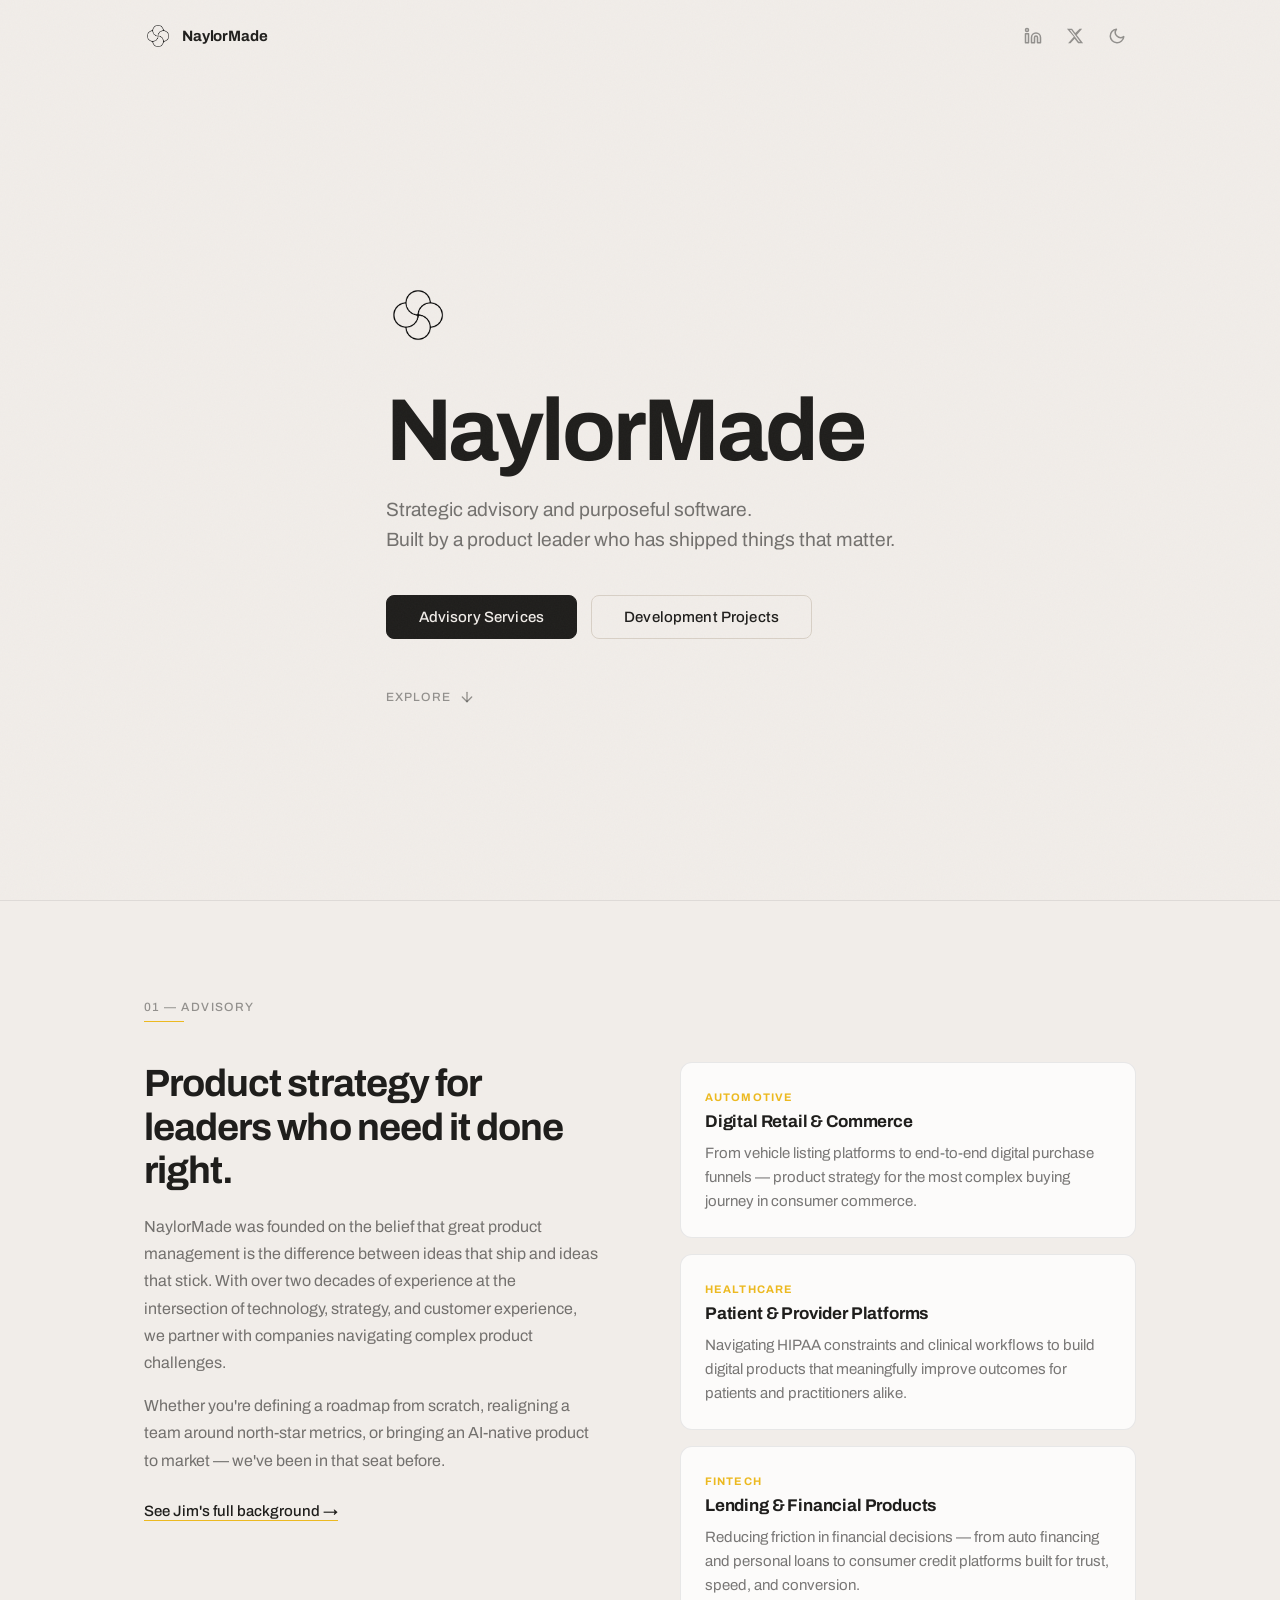
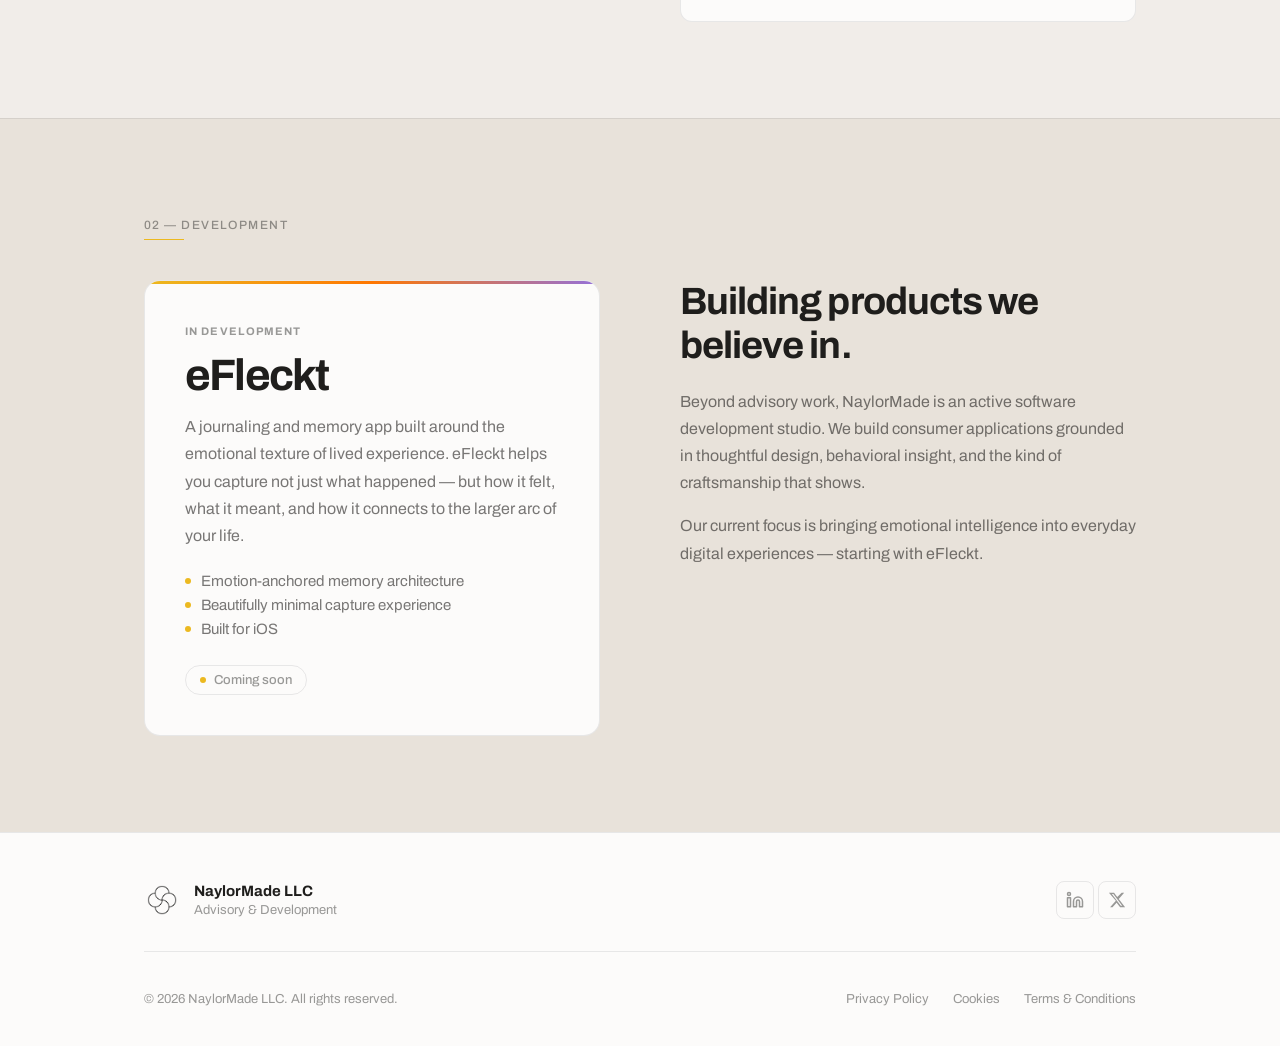
==== index.html @ 5a1ac2aa "Initial commit — NaylorMade LLC website One-page site for naylormade.io covering advisory services (" ====
<!DOCTYPE html>
<html lang="en" class="">
<head>
  <meta charset="UTF-8" />
  <meta name="viewport" content="width=device-width, initial-scale=1.0" />

  <!-- Primary Meta Tags -->
  <title>NaylorMade LLC — Advisory &amp; Development</title>
  <meta name="title" content="NaylorMade LLC — Advisory &amp; Development" />
  <meta name="description" content="NaylorMade LLC is a product strategy consultancy and software development studio led by Jim Naylor. Advisory services across automotive, healthcare, and fintech. Home of eFleckt." />
  <meta name="author" content="Jim Naylor" />
  <link rel="canonical" href="https://naylormade.io/" />

  <!-- Open Graph -->
  <meta property="og:type" content="website" />
  <meta property="og:url" content="https://naylormade.io/" />
  <meta property="og:title" content="NaylorMade LLC — Advisory &amp; Development" />
  <meta property="og:description" content="Product strategy consultancy and software development studio. Advisory services across automotive, healthcare, and fintech. Home of eFleckt." />

  <!-- Twitter -->
  <meta property="twitter:card" content="summary_large_image" />
  <meta property="twitter:url" content="https://naylormade.io/" />
  <meta property="twitter:title" content="NaylorMade LLC — Advisory &amp; Development" />
  <meta property="twitter:description" content="Product strategy consultancy and software development studio. Advisory services across automotive, healthcare, and fintech. Home of eFleckt." />
  <meta name="twitter:site" content="@WeAreNaylormade" />

  <!-- Google Fonts -->
  <link rel="preconnect" href="https://fonts.googleapis.com" />
  <link rel="preconnect" href="https://fonts.gstatic.com" crossorigin />
  <link href="https://fonts.googleapis.com/css2?family=Archivo:wght@400;500;700&display=swap" rel="stylesheet" />

  <link rel="stylesheet" href="styles.css" />
</head>
<body>

  <!-- Navigation -->
  <nav id="nav" role="navigation" aria-label="Main navigation">
    <div class="nav-inner">
      <a href="#hero" class="nav-logo" aria-label="NaylorMade LLC — back to top">
        <img src="assets/naylormade.png" alt="NaylorMade icon" class="nav-icon" />
        <span class="nav-wordmark">NaylorMade</span>
      </a>

      <div class="nav-actions">
        <a href="https://linkedin.com/company/naylormade" target="_blank" rel="noopener noreferrer" class="nav-social" aria-label="NaylorMade on LinkedIn">
          <!-- LinkedIn icon -->
          <svg width="18" height="18" viewBox="0 0 24 24" fill="none" stroke="currentColor" stroke-width="2" stroke-linecap="round" stroke-linejoin="round" aria-hidden="true">
            <path d="M16 8a6 6 0 0 1 6 6v7h-4v-7a2 2 0 0 0-2-2 2 2 0 0 0-2 2v7h-4v-7a6 6 0 0 1 6-6z"/>
            <rect x="2" y="9" width="4" height="12"/>
            <circle cx="4" cy="4" r="2"/>
          </svg>
        </a>
        <a href="https://x.com/WeAreNaylormade" target="_blank" rel="noopener noreferrer" class="nav-social" aria-label="NaylorMade on X (Twitter)">
          <!-- X / Twitter icon -->
          <svg width="18" height="18" viewBox="0 0 24 24" fill="currentColor" aria-hidden="true">
            <path d="M18.244 2.25h3.308l-7.227 8.26 8.502 11.24H16.17l-4.714-6.231-5.401 6.231H2.747l7.73-8.835L1.254 2.25H8.08l4.259 5.63L18.244 2.25zm-1.161 17.52h1.833L7.084 4.126H5.117L17.083 19.77z"/>
          </svg>
        </a>
        <button id="theme-toggle" class="nav-social" aria-label="Toggle dark mode">
          <svg class="icon-sun" width="18" height="18" viewBox="0 0 24 24" fill="none" stroke="currentColor" stroke-width="2" stroke-linecap="round" stroke-linejoin="round" aria-hidden="true">
            <circle cx="12" cy="12" r="5"/>
            <line x1="12" y1="1" x2="12" y2="3"/>
            <line x1="12" y1="21" x2="12" y2="23"/>
            <line x1="4.22" y1="4.22" x2="5.64" y2="5.64"/>
            <line x1="18.36" y1="18.36" x2="19.78" y2="19.78"/>
            <line x1="1" y1="12" x2="3" y2="12"/>
            <line x1="21" y1="12" x2="23" y2="12"/>
            <line x1="4.22" y1="19.78" x2="5.64" y2="18.36"/>
            <line x1="18.36" y1="5.64" x2="19.78" y2="4.22"/>
          </svg>
          <svg class="icon-moon" width="18" height="18" viewBox="0 0 24 24" fill="none" stroke="currentColor" stroke-width="2" stroke-linecap="round" stroke-linejoin="round" aria-hidden="true">
            <path d="M21 12.79A9 9 0 1 1 11.21 3 7 7 0 0 0 21 12.79z"/>
          </svg>
        </button>
      </div>
    </div>
  </nav>

  <!-- Hero -->
  <header id="hero" role="banner">
    <div class="container">
      <div class="hero-inner">
        <div class="hero-icon-wrap">
          <img src="assets/naylormade.png" alt="NaylorMade icon" class="hero-icon" />
        </div>
        <h1 class="hero-heading animate-in" style="animation-delay: 0.1s">NaylorMade</h1>
        <p class="hero-sub animate-in" style="animation-delay: 0.25s">
          Strategic advisory and purposeful software.<br />
          Built by a product leader who has shipped things that matter.
        </p>
        <div class="hero-links animate-in" style="animation-delay: 0.4s">
          <a href="#advisory" class="btn-primary">Advisory Services</a>
          <a href="#development" class="btn-secondary">Development Projects</a>
        </div>
        <a href="#advisory" class="scroll-cue animate-in" style="animation-delay: 0.55s" aria-label="Scroll down">
          <span class="scroll-label">Explore</span>
          <svg width="16" height="16" viewBox="0 0 24 24" fill="none" stroke="currentColor" stroke-width="2" stroke-linecap="round" stroke-linejoin="round" aria-hidden="true">
            <line x1="12" y1="5" x2="12" y2="19"/>
            <polyline points="19 12 12 19 5 12"/>
          </svg>
        </a>
      </div>
    </div>
  </header>

  <!-- Advisory Services -->
  <section id="advisory" aria-labelledby="advisory-heading">
    <div class="container">
      <span class="section-number">01 — ADVISORY</span>
      <div class="section-layout">
        <div class="section-text">
          <h2 id="advisory-heading">Product strategy for leaders who need it done right.</h2>
          <p>
            NaylorMade was founded on the belief that great product management is the difference between ideas that ship and ideas that stick. With over two decades of experience at the intersection of technology, strategy, and customer experience, we partner with companies navigating complex product challenges.
          </p>
          <p>
            Whether you're defining a roadmap from scratch, realigning a team around north-star metrics, or bringing an AI-native product to market — we've been in that seat before.
          </p>
          <a href="https://jimnaylor.com" target="_blank" rel="noopener noreferrer" class="text-link">
            See Jim's full background →
          </a>
        </div>
        <div class="section-cards">
          <div class="card animate-in-view">
            <div class="card-accent"></div>
            <div class="card-inner">
              <span class="card-tag">Automotive</span>
              <h3>Digital Retail &amp; Commerce</h3>
              <p>
                From vehicle listing platforms to end-to-end digital purchase funnels — product strategy for the most complex buying journey in consumer commerce.
              </p>
            </div>
          </div>
          <div class="card animate-in-view" style="animation-delay: 0.1s">
            <div class="card-accent"></div>
            <div class="card-inner">
              <span class="card-tag">Healthcare</span>
              <h3>Patient &amp; Provider Platforms</h3>
              <p>
                Navigating HIPAA constraints and clinical workflows to build digital products that meaningfully improve outcomes for patients and practitioners alike.
              </p>
            </div>
          </div>
          <div class="card animate-in-view" style="animation-delay: 0.2s">
            <div class="card-accent"></div>
            <div class="card-inner">
              <span class="card-tag">Fintech</span>
              <h3>Lending &amp; Financial Products</h3>
              <p>
                Reducing friction in financial decisions — from auto financing and personal loans to consumer credit platforms built for trust, speed, and conversion.
              </p>
            </div>
          </div>
        </div>
      </div>
    </div>
  </section>

  <!-- Development Projects -->
  <section id="development" class="section-alt" aria-labelledby="development-heading">
    <div class="container">
      <span class="section-number">02 — DEVELOPMENT</span>
      <div class="section-layout reverse">
        <div class="section-text">
          <h2 id="development-heading">Building products we believe in.</h2>
          <p>
            Beyond advisory work, NaylorMade is an active software development studio. We build consumer applications grounded in thoughtful design, behavioral insight, and the kind of craftsmanship that shows.
          </p>
          <p>
            Our current focus is bringing emotional intelligence into everyday digital experiences — starting with eFleckt.
          </p>
        </div>
        <div class="project-feature animate-in-view">
          <div class="project-tag">In Development</div>
          <h3 class="project-name">eFleckt</h3>
          <p class="project-desc">
            A journaling and memory app built around the emotional texture of lived experience. eFleckt helps you capture not just what happened — but how it felt, what it meant, and how it connects to the larger arc of your life.
          </p>
          <ul class="project-details" aria-label="eFleckt details">
            <li>Emotion-anchored memory architecture</li>
            <li>Beautifully minimal capture experience</li>
            <li>Built for iOS</li>
          </ul>
          <div class="project-badge">
            <span class="badge-dot"></span>
            <span>Coming soon</span>
          </div>
        </div>
      </div>
    </div>
  </section>

  <!-- Footer -->
  <footer role="contentinfo">
    <div class="container">
      <div class="footer-top">
        <div class="footer-brand">
          <img src="assets/naylormade.png" alt="NaylorMade icon" class="footer-icon" />
          <div>
            <p class="footer-name">NaylorMade LLC</p>
            <p class="footer-tagline">Advisory &amp; Development</p>
          </div>
        </div>
        <div class="footer-socials">
          <a href="https://linkedin.com/company/naylormade" target="_blank" rel="noopener noreferrer" class="footer-social" aria-label="NaylorMade on LinkedIn">
            <svg width="18" height="18" viewBox="0 0 24 24" fill="none" stroke="currentColor" stroke-width="2" stroke-linecap="round" stroke-linejoin="round" aria-hidden="true">
              <path d="M16 8a6 6 0 0 1 6 6v7h-4v-7a2 2 0 0 0-2-2 2 2 0 0 0-2 2v7h-4v-7a6 6 0 0 1 6-6z"/>
              <rect x="2" y="9" width="4" height="12"/>
              <circle cx="4" cy="4" r="2"/>
            </svg>
          </a>
          <a href="https://x.com/WeAreNaylormade" target="_blank" rel="noopener noreferrer" class="footer-social" aria-label="NaylorMade on X (Twitter)">
            <svg width="18" height="18" viewBox="0 0 24 24" fill="currentColor" aria-hidden="true">
              <path d="M18.244 2.25h3.308l-7.227 8.26 8.502 11.24H16.17l-4.714-6.231-5.401 6.231H2.747l7.73-8.835L1.254 2.25H8.08l4.259 5.63L18.244 2.25zm-1.161 17.52h1.833L7.084 4.126H5.117L17.083 19.77z"/>
            </svg>
          </a>
        </div>
      </div>
      <div class="footer-bottom">
        <p class="footer-copy">© 2026 NaylorMade LLC. All rights reserved.</p>
        <nav class="footer-links" aria-label="Legal links">
          <a href="privacy-policy.html">Privacy Policy</a>
          <a href="cookies.html">Cookies</a>
          <a href="terms.html">Terms &amp; Conditions</a>
        </nav>
      </div>
    </div>
  </footer>

  <script>
    // Dark mode
    (function () {
      const stored = localStorage.getItem('nm-dark');
      const prefersDark = window.matchMedia('(prefers-color-scheme: dark)').matches;
      const isDark = stored !== null ? stored === 'true' : prefersDark;
      if (isDark) document.documentElement.classList.add('dark');

      function updateToggleIcon() {
        const dark = document.documentElement.classList.contains('dark');
        document.getElementById('theme-toggle').querySelector('.icon-sun').style.display = dark ? 'block' : 'none';
        document.getElementById('theme-toggle').querySelector('.icon-moon').style.display = dark ? 'none' : 'block';
      }

      document.addEventListener('DOMContentLoaded', function () {
        updateToggleIcon();
        document.getElementById('theme-toggle').addEventListener('click', function () {
          const dark = document.documentElement.classList.toggle('dark');
          localStorage.setItem('nm-dark', dark);
          updateToggleIcon();
        });
      });
    })();

    // Sticky nav
    window.addEventListener('scroll', function () {
      document.getElementById('nav').classList.toggle('scrolled', window.scrollY > 48);
    });

    // Scroll-in animations
    document.addEventListener('DOMContentLoaded', function () {
      const observer = new IntersectionObserver(function (entries) {
        entries.forEach(function (entry) {
          if (entry.isIntersecting) {
            entry.target.classList.add('visible');
            observer.unobserve(entry.target);
          }
        });
      }, { threshold: 0.15 });

      document.querySelectorAll('.animate-in-view').forEach(function (el) {
        observer.observe(el);
      });
    });

    // Smooth scroll for anchor links
    document.querySelectorAll('a[href^="#"]').forEach(function (anchor) {
      anchor.addEventListener('click', function (e) {
        const target = document.querySelector(this.getAttribute('href'));
        if (target) {
          e.preventDefault();
          target.scrollIntoView({ behavior: 'smooth' });
        }
      });
    });
  </script>
</body>
</html>
---- styles.css ----
/* ======================================
   NaylorMade LLC — Design System
   Visually tied to JimNaylor.com
   Font: Archivo | Palette: Warm beige + Gold
   ====================================== */

@import url('https://fonts.googleapis.com/css2?family=Archivo:wght@400;500;700&display=swap');

/* ======================================
   DESIGN TOKENS
   ====================================== */

:root {
  --font: 'Archivo', sans-serif;

  /* Label colors */
  --label-primary:     #1f1e1c;
  --label-secondary:   #1f1e1c99;
  --label-tertiary:    #1f1e1c73;
  --label-quaternary:  #1f1e1c33;

  /* Background colors */
  --bg-primary:    #f1ede9;
  --bg-secondary:  #fcfbfa;
  --bg-tertiary:   #ffffff;
  --bg-alt:        #e8e2da;

  /* Accent — gold */
  --accent:        #ecb920;
  --accent-rgb:    236, 185, 32;

  /* Separators */
  --sep:           #38383a1a;
  --sep-solid:     #d8d0c6;

  /* Grain */
  --grain-opacity: 0.03;
}

.dark {
  --label-primary:     #f1ede9;
  --label-secondary:   #f1ede999;
  --label-tertiary:    #f1ede973;
  --label-quaternary:  #f1ede933;

  --bg-primary:    #000000;
  --bg-secondary:  #0a0a0a;
  --bg-tertiary:   #141414;
  --bg-alt:        #111111;

  --sep:           #ffffff1a;
  --sep-solid:     #2a2a2a;

  --grain-opacity: 0.015;
}

/* ======================================
   RESET & BASE
   ====================================== */

*, *::before, *::after {
  box-sizing: border-box;
  margin: 0;
  padding: 0;
}

html {
  scroll-behavior: smooth;
  font-size: 16px;
}

body {
  font-family: var(--font);
  background-color: var(--bg-primary);
  color: var(--label-primary);
  min-height: 100vh;
  position: relative;
  -webkit-font-smoothing: antialiased;
  -moz-osx-font-smoothing: grayscale;
  transition: background-color 0.3s ease, color 0.3s ease;
}

/* Grain texture overlay */
body::before {
  content: '';
  position: fixed;
  inset: 0;
  pointer-events: none;
  z-index: 1000;
  opacity: var(--grain-opacity);
  background-image: url("data:image/svg+xml,%3Csvg viewBox='0 0 400 400' xmlns='http://www.w3.org/2000/svg'%3E%3Cfilter id='n'%3E%3CfeTurbulence type='fractalNoise' baseFrequency='1.5' numOctaves='3' stitchTiles='stitch'/%3E%3C/filter%3E%3Crect width='100%25' height='100%25' filter='url(%23n)'/%3E%3C/svg%3E");
  transition: opacity 0.3s ease;
}

a {
  color: inherit;
  text-decoration: none;
}

img {
  display: block;
  max-width: 100%;
}

ul {
  list-style: none;
}

::selection {
  background-color: rgba(var(--accent-rgb), 0.2);
}

/* Reduce motion */
@media (prefers-reduced-motion: reduce) {
  *, *::before, *::after {
    animation-duration: 0.01ms !important;
    transition-duration: 0.01ms !important;
  }
}

/* ======================================
   SCROLLBAR
   ====================================== */

::-webkit-scrollbar { width: 6px; }
::-webkit-scrollbar-track { background: transparent; }
::-webkit-scrollbar-thumb { background: var(--label-quaternary); border-radius: 0; }
::-webkit-scrollbar-thumb:hover { background: var(--label-tertiary); }

/* ======================================
   LAYOUT
   ====================================== */

.container {
  max-width: 1120px;
  margin: 0 auto;
  padding: 0 1.5rem;
}

@media (min-width: 768px) {
  .container { padding: 0 3rem; }
}

@media (min-width: 1024px) {
  .container { padding: 0 4rem; }
}

/* ======================================
   ANIMATIONS
   ====================================== */

@keyframes fadeUp {
  from { opacity: 0; transform: translateY(28px); }
  to   { opacity: 1; transform: translateY(0); }
}

@keyframes float {
  0%, 100% { transform: translateY(0); }
  50%       { transform: translateY(-4px); }
}

.animate-in {
  opacity: 0;
  animation: fadeUp 0.75s ease-out forwards;
}

.animate-in-view {
  opacity: 0;
  transform: translateY(24px);
  transition: opacity 0.6s ease, transform 0.6s ease;
}

.animate-in-view.visible {
  opacity: 1;
  transform: translateY(0);
}

/* ======================================
   NAVIGATION
   ====================================== */

#nav {
  position: fixed;
  top: 0;
  left: 0;
  right: 0;
  z-index: 100;
  transition: background-color 0.3s ease, border-color 0.3s ease, backdrop-filter 0.3s ease;
}

#nav.scrolled {
  background-color: rgba(241, 237, 233, 0.92);
  backdrop-filter: blur(12px);
  -webkit-backdrop-filter: blur(12px);
  border-bottom: 1px solid var(--sep);
}

.dark #nav.scrolled {
  background-color: rgba(0, 0, 0, 0.92);
}

.nav-inner {
  max-width: 1120px;
  margin: 0 auto;
  padding: 0 1.5rem;
  height: 72px;
  display: flex;
  align-items: center;
  justify-content: space-between;
}

@media (min-width: 768px) {
  .nav-inner { padding: 0 3rem; }
}

@media (min-width: 1024px) {
  .nav-inner { padding: 0 4rem; }
}

.nav-logo {
  display: flex;
  align-items: center;
  gap: 0.625rem;
  text-decoration: none;
  color: var(--label-primary);
  transition: opacity 0.2s ease;
}

.nav-logo:hover { opacity: 0.7; }

.nav-icon {
  width: 28px;
  height: 28px;
  object-fit: contain;
}

.dark .nav-icon {
  filter: invert(1);
}

.nav-wordmark {
  font-family: var(--font);
  font-weight: 700;
  font-size: 0.9375rem;
  letter-spacing: -0.01em;
  color: var(--label-primary);
}

.nav-actions {
  display: flex;
  align-items: center;
  gap: 0.25rem;
}

.nav-social {
  display: flex;
  align-items: center;
  justify-content: center;
  width: 38px;
  height: 38px;
  color: var(--label-tertiary);
  background: none;
  border: none;
  cursor: pointer;
  border-radius: 8px;
  transition: color 0.2s ease, transform 0.2s ease;
  text-decoration: none;
}

.nav-social:hover {
  color: var(--label-primary);
  transform: translateY(-2px);
}

#theme-toggle .icon-sun { display: none; }
#theme-toggle .icon-moon { display: block; }

/* ======================================
   HERO
   ====================================== */

#hero {
  min-height: 100vh;
  display: flex;
  align-items: center;
  padding-top: 72px;
}

.hero-inner {
  padding: 5rem 0 4rem;
  max-width: 720px;
}

.hero-icon-wrap {
  margin-bottom: 2.5rem;
}

.hero-icon {
  width: 64px;
  height: 64px;
  object-fit: contain;
}

.dark .hero-icon {
  filter: invert(1);
}

.hero-heading {
  font-family: var(--font);
  font-weight: 700;
  font-size: clamp(3rem, 7vw, 5.5rem);
  line-height: 1.0;
  letter-spacing: -0.035em;
  color: var(--label-primary);
  margin-bottom: 1.25rem;
}

.hero-sub {
  font-family: var(--font);
  font-weight: 400;
  font-size: clamp(1rem, 2.2vw, 1.2rem);
  line-height: 1.55;
  color: var(--label-secondary);
  margin-bottom: 2.5rem;
  max-width: 560px;
}

.hero-links {
  display: flex;
  flex-wrap: wrap;
  gap: 0.875rem;
  margin-bottom: 3rem;
}

.scroll-cue {
  display: inline-flex;
  align-items: center;
  gap: 0.5rem;
  color: var(--label-tertiary);
  font-size: 0.75rem;
  font-weight: 500;
  letter-spacing: 0.1em;
  text-transform: uppercase;
  text-decoration: none;
  transition: color 0.2s ease;
}

.scroll-cue:hover { color: var(--label-primary); }

.scroll-cue svg {
  animation: float 2s ease-in-out infinite;
}

/* ======================================
   BUTTONS
   ====================================== */

.btn-primary {
  display: inline-flex;
  align-items: center;
  justify-content: center;
  padding: 0.8125rem 2rem;
  font-family: var(--font);
  font-weight: 500;
  font-size: 0.9375rem;
  letter-spacing: 0.01em;
  color: var(--bg-primary);
  background-color: var(--label-primary);
  border: 1.5px solid var(--label-primary);
  border-radius: 8px;
  cursor: pointer;
  text-decoration: none;
  transition: background-color 0.25s ease, color 0.25s ease, transform 0.2s ease, box-shadow 0.25s ease;
}

.btn-primary:hover {
  background-color: var(--accent);
  border-color: var(--accent);
  color: #1f1e1c;
  transform: translateY(-2px);
  box-shadow: 0 8px 24px rgba(var(--accent-rgb), 0.3);
}

.btn-secondary {
  display: inline-flex;
  align-items: center;
  justify-content: center;
  padding: 0.8125rem 2rem;
  font-family: var(--font);
  font-weight: 500;
  font-size: 0.9375rem;
  letter-spacing: 0.01em;
  color: var(--label-primary);
  background-color: transparent;
  border: 1.5px solid var(--sep-solid);
  border-radius: 8px;
  cursor: pointer;
  text-decoration: none;
  transition: border-color 0.25s ease, background-color 0.25s ease, transform 0.2s ease;
}

.btn-secondary:hover {
  border-color: var(--label-primary);
  background-color: var(--label-primary);
  color: var(--bg-primary);
  transform: translateY(-2px);
}

/* ======================================
   SECTIONS — SHARED
   ====================================== */

section {
  padding: 6rem 0;
  border-top: 1px solid var(--sep);
}

.section-alt {
  background-color: var(--bg-alt);
}

.section-number {
  display: inline-block;
  font-family: var(--font);
  font-size: 0.75rem;
  font-weight: 500;
  letter-spacing: 0.12em;
  text-transform: uppercase;
  color: var(--label-tertiary);
  margin-bottom: 3rem;
  position: relative;
}

.section-number::after {
  content: '';
  position: absolute;
  left: 0;
  bottom: -8px;
  width: 40px;
  height: 1.5px;
  background-color: var(--accent);
}

.section-layout {
  display: grid;
  grid-template-columns: 1fr;
  gap: 3rem;
}

@media (min-width: 900px) {
  .section-layout {
    grid-template-columns: 1fr 1fr;
    gap: 5rem;
    align-items: start;
  }

  .section-layout.reverse .section-text {
    order: 2;
  }

  .section-layout.reverse .section-cards,
  .section-layout.reverse .project-feature {
    order: 1;
  }
}

.section-text h2 {
  font-family: var(--font);
  font-weight: 700;
  font-size: clamp(1.75rem, 3.5vw, 2.375rem);
  line-height: 1.15;
  letter-spacing: -0.025em;
  color: var(--label-primary);
  margin-bottom: 1.25rem;
}

.section-text p {
  font-size: 1rem;
  line-height: 1.7;
  color: var(--label-secondary);
  margin-bottom: 1rem;
}

.section-text p:last-of-type {
  margin-bottom: 1.75rem;
}

.text-link {
  font-size: 0.9375rem;
  font-weight: 500;
  color: var(--label-primary);
  text-decoration: none;
  border-bottom: 1.5px solid var(--accent);
  padding-bottom: 1px;
  transition: color 0.2s ease, border-color 0.2s ease;
}

.text-link:hover {
  color: var(--accent);
  border-color: transparent;
}

/* ======================================
   ADVISORY CARDS
   ====================================== */

.section-cards {
  display: flex;
  flex-direction: column;
  gap: 1rem;
}

.card {
  background-color: var(--bg-secondary);
  border: 1px solid var(--sep);
  border-radius: 12px;
  overflow: hidden;
  position: relative;
  transition: transform 0.35s ease, border-color 0.35s ease, box-shadow 0.35s ease;
}

.card:hover {
  transform: translateX(4px);
  border-color: var(--label-quaternary);
  box-shadow: 0 4px 24px rgba(0, 0, 0, 0.06);
}

.dark .card:hover {
  box-shadow: 0 4px 24px rgba(0, 0, 0, 0.4);
}

.card-accent {
  position: absolute;
  left: 0;
  top: 0;
  width: 3px;
  height: 0;
  background: linear-gradient(to bottom, var(--accent), #ff7700);
  transition: height 0.4s ease;
  border-radius: 0 0 2px 0;
}

.card:hover .card-accent {
  height: 100%;
}

.card-inner {
  padding: 1.5rem;
}

.card-tag {
  display: inline-block;
  font-size: 0.6875rem;
  font-weight: 700;
  letter-spacing: 0.1em;
  text-transform: uppercase;
  color: var(--accent);
  margin-bottom: 0.5rem;
}

.card h3 {
  font-family: var(--font);
  font-weight: 700;
  font-size: 1.0625rem;
  letter-spacing: -0.01em;
  color: var(--label-primary);
  margin-bottom: 0.5rem;
  line-height: 1.3;
}

.card p {
  font-size: 0.9375rem;
  line-height: 1.6;
  color: var(--label-secondary);
}

/* ======================================
   DEVELOPMENT PROJECT FEATURE
   ====================================== */

.project-feature {
  background-color: var(--bg-secondary);
  border: 1px solid var(--sep);
  border-radius: 16px;
  padding: 2.5rem;
  position: relative;
  overflow: hidden;
}

.project-feature::before {
  content: '';
  position: absolute;
  top: 0;
  left: 0;
  right: 0;
  height: 3px;
  background: linear-gradient(to right, var(--accent), #ff7700, #9370db);
}

.project-tag {
  display: inline-flex;
  align-items: center;
  gap: 0.4rem;
  font-size: 0.6875rem;
  font-weight: 700;
  letter-spacing: 0.1em;
  text-transform: uppercase;
  color: var(--label-tertiary);
  margin-bottom: 1rem;
}

.project-name {
  font-family: var(--font);
  font-weight: 700;
  font-size: clamp(2rem, 4vw, 2.75rem);
  letter-spacing: -0.04em;
  color: var(--label-primary);
  margin-bottom: 1rem;
  line-height: 1;
}

.project-desc {
  font-size: 1rem;
  line-height: 1.7;
  color: var(--label-secondary);
  margin-bottom: 1.5rem;
}

.project-details {
  display: flex;
  flex-direction: column;
  gap: 0.5rem;
  margin-bottom: 1.75rem;
}

.project-details li {
  display: flex;
  align-items: center;
  gap: 0.625rem;
  font-size: 0.9375rem;
  color: var(--label-secondary);
}

.project-details li::before {
  content: '';
  width: 6px;
  height: 6px;
  border-radius: 50%;
  background-color: var(--accent);
  flex-shrink: 0;
}

.project-badge {
  display: inline-flex;
  align-items: center;
  gap: 0.5rem;
  font-size: 0.8125rem;
  font-weight: 500;
  color: var(--label-tertiary);
  padding: 0.4375rem 0.875rem;
  border: 1px solid var(--sep);
  border-radius: 100px;
}

.badge-dot {
  width: 6px;
  height: 6px;
  border-radius: 50%;
  background-color: var(--accent);
  animation: pulse 2s ease-in-out infinite;
}

@keyframes pulse {
  0%, 100% { opacity: 1; transform: scale(1); }
  50%       { opacity: 0.5; transform: scale(0.8); }
}

/* ======================================
   FOOTER
   ====================================== */

footer {
  background-color: var(--bg-secondary);
  border-top: 1px solid var(--sep);
  padding: 3rem 0 2.5rem;
}

.footer-top {
  display: flex;
  flex-wrap: wrap;
  align-items: center;
  justify-content: space-between;
  gap: 1.5rem;
  margin-bottom: 2.5rem;
  padding-bottom: 2rem;
  border-bottom: 1px solid var(--sep);
}

.footer-brand {
  display: flex;
  align-items: center;
  gap: 0.875rem;
}

.footer-icon {
  width: 36px;
  height: 36px;
  object-fit: contain;
}

.dark .footer-icon {
  filter: invert(1);
}

.footer-name {
  font-family: var(--font);
  font-weight: 700;
  font-size: 0.9375rem;
  color: var(--label-primary);
  line-height: 1.3;
}

.footer-tagline {
  font-size: 0.8125rem;
  color: var(--label-tertiary);
  line-height: 1.3;
}

.footer-socials {
  display: flex;
  gap: 0.25rem;
}

.footer-social {
  display: flex;
  align-items: center;
  justify-content: center;
  width: 38px;
  height: 38px;
  color: var(--label-tertiary);
  border: 1px solid var(--sep);
  border-radius: 8px;
  text-decoration: none;
  transition: color 0.2s ease, border-color 0.2s ease, transform 0.2s ease;
}

.footer-social:hover {
  color: var(--label-primary);
  border-color: var(--label-quaternary);
  transform: translateY(-2px);
}

.footer-bottom {
  display: flex;
  flex-wrap: wrap;
  align-items: center;
  justify-content: space-between;
  gap: 1rem;
}

.footer-copy {
  font-size: 0.8125rem;
  color: var(--label-tertiary);
}

.footer-links {
  display: flex;
  flex-wrap: wrap;
  gap: 0.25rem 1.5rem;
}

.footer-links a {
  font-size: 0.8125rem;
  color: var(--label-tertiary);
  text-decoration: none;
  transition: color 0.2s ease;
}

.footer-links a:hover {
  color: var(--label-primary);
}

/* ======================================
   LEGAL PAGES (used by privacy / cookies / terms)
   ====================================== */

.legal-page {
  padding-top: 120px;
  padding-bottom: 6rem;
  min-height: 100vh;
}

.legal-page h1 {
  font-family: var(--font);
  font-weight: 700;
  font-size: clamp(2rem, 4vw, 3rem);
  letter-spacing: -0.03em;
  color: var(--label-primary);
  margin-bottom: 0.5rem;
}

.legal-meta {
  font-size: 0.875rem;
  color: var(--label-tertiary);
  margin-bottom: 3rem;
  padding-bottom: 2rem;
  border-bottom: 1px solid var(--sep);
}

.legal-body h2 {
  font-family: var(--font);
  font-weight: 700;
  font-size: 1.25rem;
  letter-spacing: -0.015em;
  color: var(--label-primary);
  margin-top: 2.5rem;
  margin-bottom: 0.75rem;
}

.legal-body p,
.legal-body li {
  font-size: 0.9375rem;
  line-height: 1.75;
  color: var(--label-secondary);
  margin-bottom: 0.75rem;
}

.legal-body ul {
  list-style: disc;
  padding-left: 1.5rem;
  margin-bottom: 1rem;
}

.back-link {
  display: inline-flex;
  align-items: center;
  gap: 0.5rem;
  font-size: 0.875rem;
  font-weight: 500;
  color: var(--label-tertiary);
  text-decoration: none;
  margin-bottom: 2.5rem;
  transition: color 0.2s ease;
}

.back-link:hover { color: var(--label-primary); }
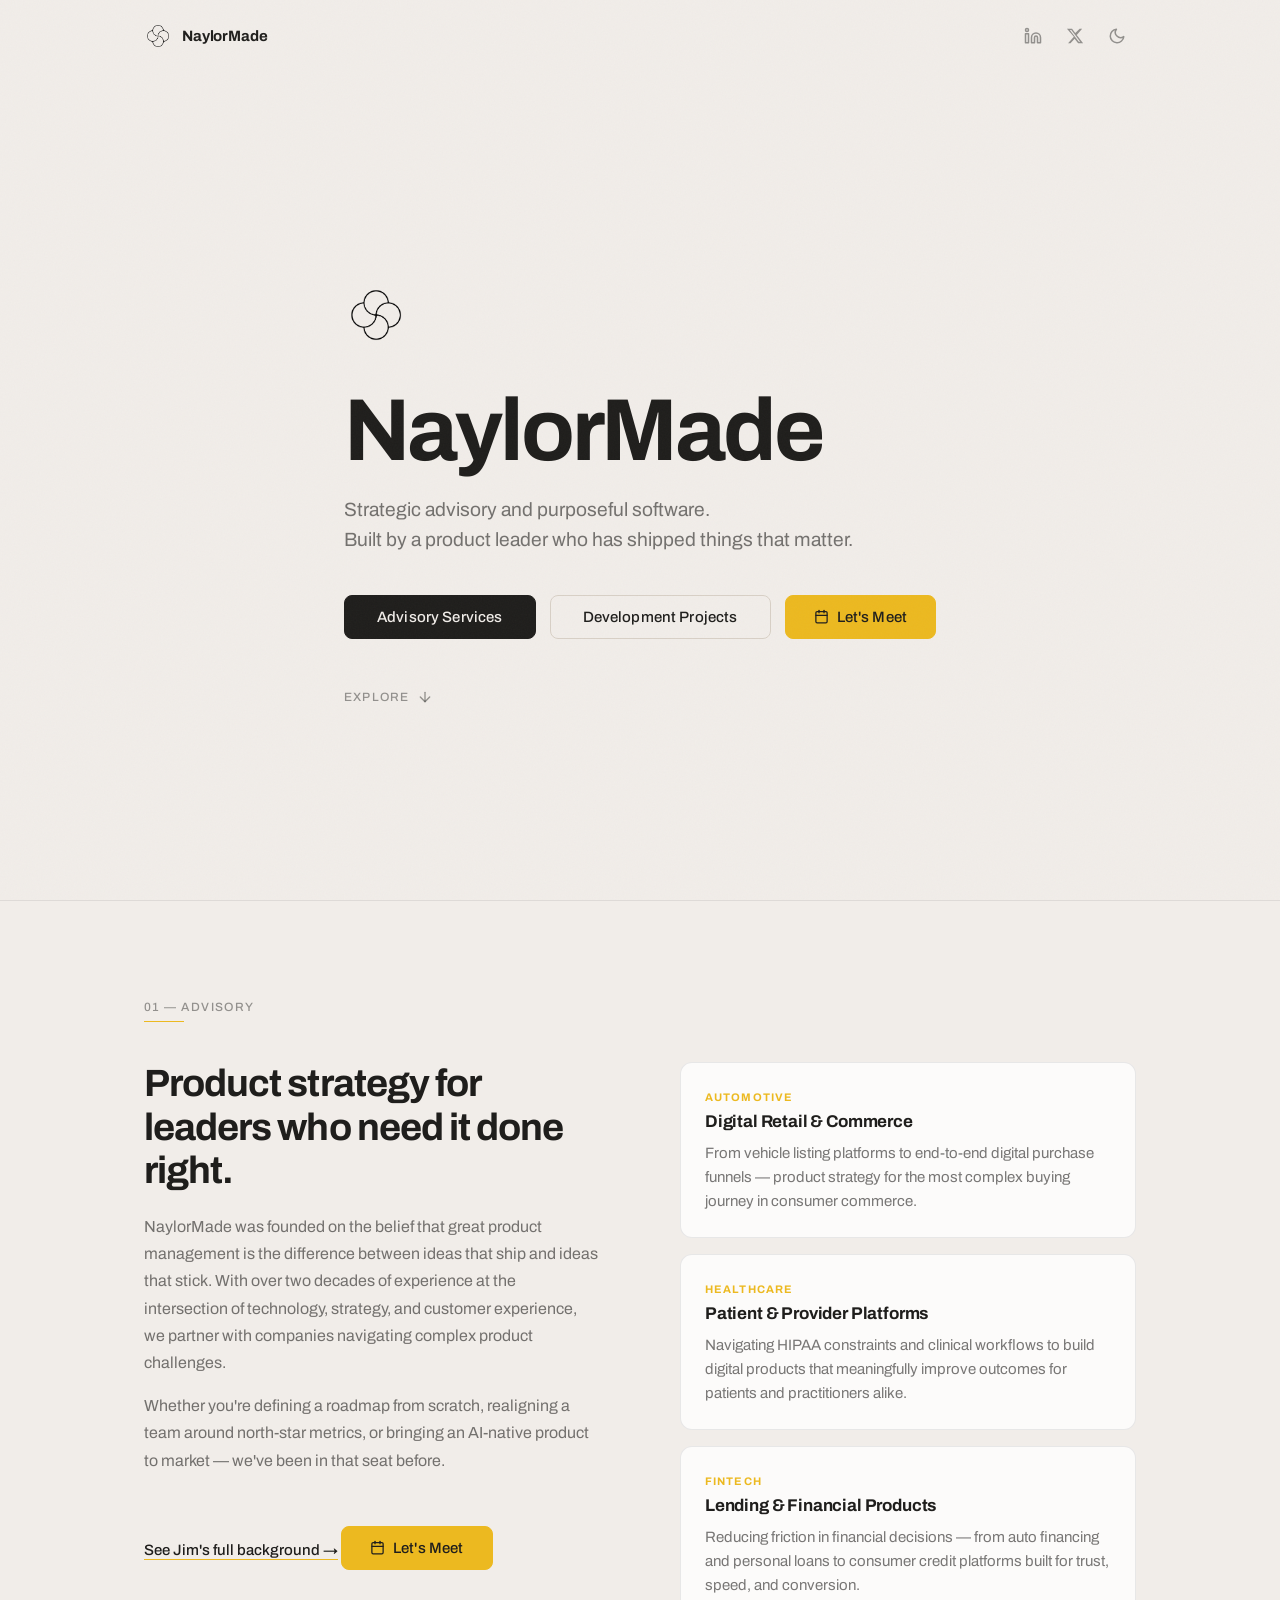
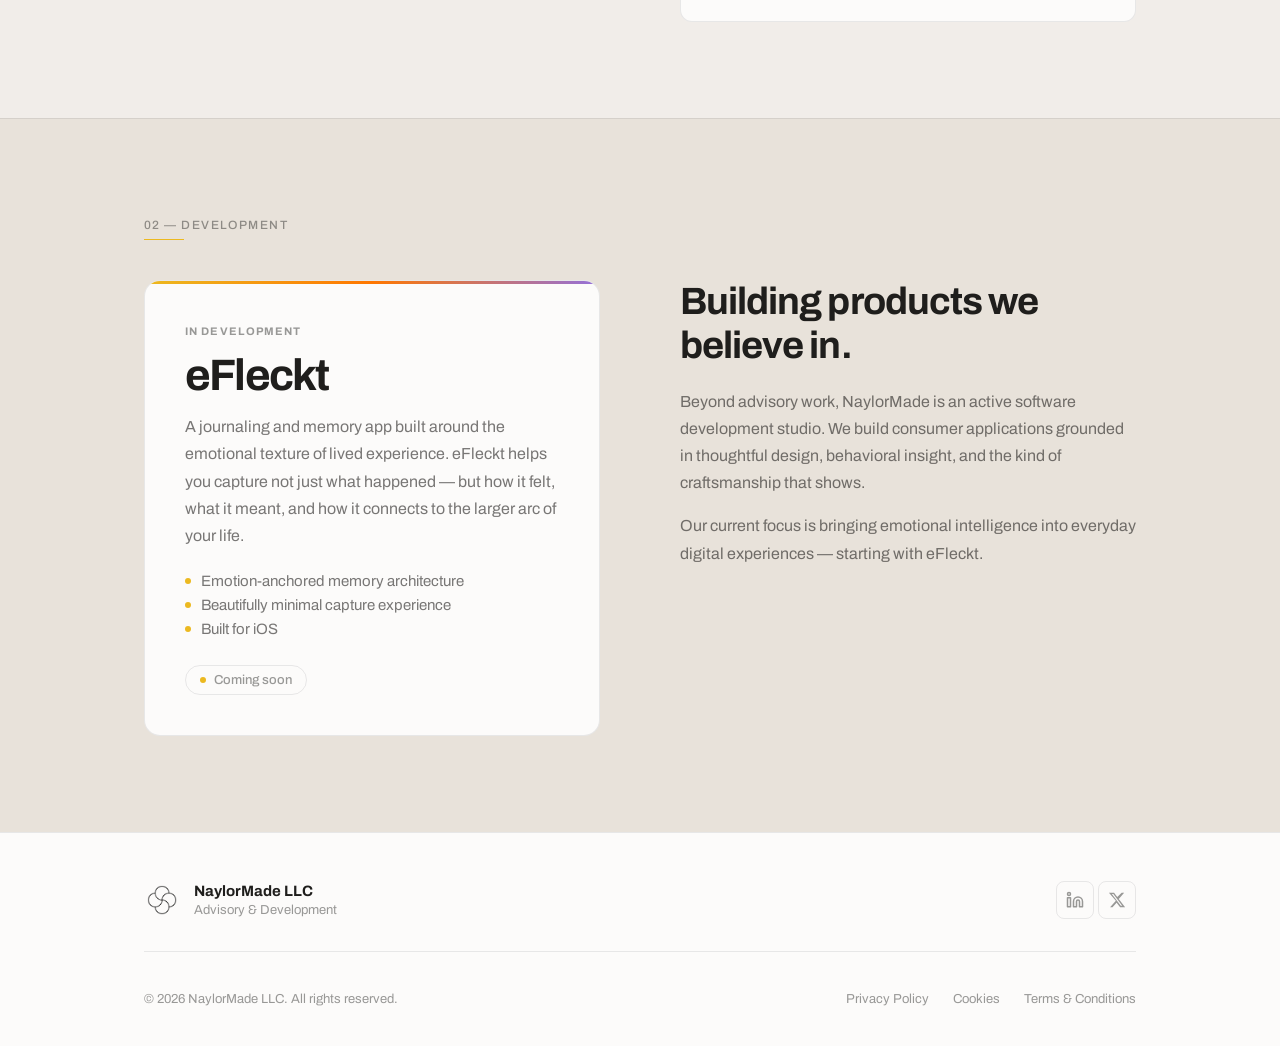
==== commit 50798f65: "Add Let's Meet booking modal and fix advisory button placement - Add gold Let's Meet button to hero " ====
--- a/index.html
+++ b/index.html
@@ -91,6 +91,10 @@
         <div class="hero-links animate-in" style="animation-delay: 0.4s">
           <a href="#advisory" class="btn-primary">Advisory Services</a>
           <a href="#development" class="btn-secondary">Development Projects</a>
+          <button class="btn-meet" id="open-modal-hero" aria-haspopup="dialog">
+            <svg width="15" height="15" viewBox="0 0 24 24" fill="none" stroke="currentColor" stroke-width="2" stroke-linecap="round" stroke-linejoin="round" aria-hidden="true"><rect x="3" y="4" width="18" height="18" rx="2" ry="2"/><line x1="16" y1="2" x2="16" y2="6"/><line x1="8" y1="2" x2="8" y2="6"/><line x1="3" y1="10" x2="21" y2="10"/></svg>
+            Let's Meet
+          </button>
         </div>
         <a href="#advisory" class="scroll-cue animate-in" style="animation-delay: 0.55s" aria-label="Scroll down">
           <span class="scroll-label">Explore</span>
@@ -119,6 +123,10 @@
           <a href="https://jimnaylor.com" target="_blank" rel="noopener noreferrer" class="text-link">
             See Jim's full background →
           </a>
+          <button class="btn-meet btn-meet-advisory" id="open-modal-advisory" aria-haspopup="dialog">
+            <svg width="15" height="15" viewBox="0 0 24 24" fill="none" stroke="currentColor" stroke-width="2" stroke-linecap="round" stroke-linejoin="round" aria-hidden="true"><rect x="3" y="4" width="18" height="18" rx="2" ry="2"/><line x1="16" y1="2" x2="16" y2="6"/><line x1="8" y1="2" x2="8" y2="6"/><line x1="3" y1="10" x2="21" y2="10"/></svg>
+            Let's Meet
+          </button>
         </div>
         <div class="section-cards">
           <div class="card animate-in-view">
@@ -227,6 +235,25 @@
     </div>
   </footer>
 
+  <!-- Booking Modal -->
+  <div id="booking-modal" class="modal-backdrop" role="dialog" aria-modal="true" aria-labelledby="modal-title" hidden>
+    <div class="modal-panel">
+      <div class="modal-header">
+        <div>
+          <p class="modal-eyebrow">NaylorMade LLC</p>
+          <h2 id="modal-title" class="modal-title">Let's Meet</h2>
+        </div>
+        <button id="close-modal" class="modal-close" aria-label="Close booking modal">
+          <svg width="18" height="18" viewBox="0 0 24 24" fill="none" stroke="currentColor" stroke-width="2" stroke-linecap="round" stroke-linejoin="round" aria-hidden="true">
+            <line x1="18" y1="6" x2="6" y2="18"/>
+            <line x1="6" y1="6" x2="18" y2="18"/>
+          </svg>
+        </button>
+      </div>
+      <div id="reclaim-embed" class="modal-embed"></div>
+    </div>
+  </div>
+
   <script>
     // Dark mode
     (function () {
@@ -282,6 +309,52 @@
         }
       });
     });
+
+    // Booking modal
+    (function () {
+      const modal = document.getElementById('booking-modal');
+      const embedContainer = document.getElementById('reclaim-embed');
+      let widgetLoaded = false;
+
+      function openModal() {
+        modal.hidden = false;
+        document.body.style.overflow = 'hidden';
+        // Load Reclaim widget on first open so it initializes with a visible container
+        if (!widgetLoaded) {
+          const wrapper = document.createElement('div');
+          const script = document.createElement('script');
+          script.src = 'https://meet.reclaimai.com/scripts/embed-scheduling-link.0.x.x.js';
+          script.setAttribute('data-id', '6f326ad8-6cfe-433e-9a7c-b2cb7756eeeb');
+          script.setAttribute('data-redirect', 'NONE');
+          wrapper.appendChild(script);
+          embedContainer.appendChild(wrapper);
+          widgetLoaded = true;
+        }
+        // Focus the close button for accessibility
+        setTimeout(function () {
+          document.getElementById('close-modal').focus();
+        }, 50);
+      }
+
+      function closeModal() {
+        modal.hidden = true;
+        document.body.style.overflow = '';
+      }
+
+      document.getElementById('open-modal-hero').addEventListener('click', openModal);
+      document.getElementById('open-modal-advisory').addEventListener('click', openModal);
+      document.getElementById('close-modal').addEventListener('click', closeModal);
+
+      // Close on backdrop click
+      modal.addEventListener('click', function (e) {
+        if (e.target === modal) closeModal();
+      });
+
+      // Close on Escape
+      document.addEventListener('keydown', function (e) {
+        if (e.key === 'Escape' && !modal.hidden) closeModal();
+      });
+    })();
   </script>
 </body>
 </html>
--- a/styles.css
+++ b/styles.css
@@ -486,6 +486,7 @@
 }
 
 .text-link {
+  display: inline-block;
   font-size: 0.9375rem;
   font-weight: 500;
   color: var(--label-primary);
@@ -781,6 +782,140 @@
 }
 
 /* ======================================
+   LET'S MEET BUTTON
+   ====================================== */
+
+.btn-meet {
+  display: inline-flex;
+  align-items: center;
+  gap: 0.5rem;
+  padding: 0.8125rem 1.75rem;
+  font-family: var(--font);
+  font-weight: 500;
+  font-size: 0.9375rem;
+  letter-spacing: 0.01em;
+  color: #1f1e1c;
+  background-color: var(--accent);
+  border: 1.5px solid var(--accent);
+  border-radius: 8px;
+  cursor: pointer;
+  text-decoration: none;
+  transition: background-color 0.25s ease, box-shadow 0.25s ease, transform 0.2s ease;
+}
+
+.btn-meet:hover {
+  background-color: #d9a91a;
+  border-color: #d9a91a;
+  transform: translateY(-2px);
+  box-shadow: 0 8px 24px rgba(var(--accent-rgb), 0.4);
+}
+
+.btn-meet-advisory {
+  margin-top: 1.5rem;
+}
+
+/* ======================================
+   BOOKING MODAL
+   ====================================== */
+
+.modal-backdrop {
+  position: fixed;
+  inset: 0;
+  z-index: 200;
+  background-color: rgba(0, 0, 0, 0.6);
+  backdrop-filter: blur(6px);
+  -webkit-backdrop-filter: blur(6px);
+  display: flex;
+  align-items: center;
+  justify-content: center;
+  padding: 1.5rem;
+  animation: backdropIn 0.2s ease;
+}
+
+.modal-backdrop[hidden] {
+  display: none;
+}
+
+@keyframes backdropIn {
+  from { opacity: 0; }
+  to   { opacity: 1; }
+}
+
+.modal-panel {
+  background-color: var(--bg-secondary);
+  border: 1px solid var(--sep);
+  border-radius: 16px;
+  width: 100%;
+  max-width: 680px;
+  max-height: 90vh;
+  overflow-y: auto;
+  animation: panelIn 0.25s ease;
+  box-shadow: 0 24px 64px rgba(0, 0, 0, 0.2);
+}
+
+.dark .modal-panel {
+  box-shadow: 0 24px 64px rgba(0, 0, 0, 0.6);
+}
+
+@keyframes panelIn {
+  from { opacity: 0; transform: translateY(16px) scale(0.98); }
+  to   { opacity: 1; transform: translateY(0) scale(1); }
+}
+
+.modal-header {
+  display: flex;
+  align-items: flex-start;
+  justify-content: space-between;
+  gap: 1rem;
+  padding: 1.75rem 1.75rem 1.25rem;
+  border-bottom: 1px solid var(--sep);
+}
+
+.modal-eyebrow {
+  font-size: 0.6875rem;
+  font-weight: 700;
+  letter-spacing: 0.1em;
+  text-transform: uppercase;
+  color: var(--accent);
+  margin-bottom: 0.25rem;
+}
+
+.modal-title {
+  font-family: var(--font);
+  font-weight: 700;
+  font-size: 1.5rem;
+  letter-spacing: -0.025em;
+  color: var(--label-primary);
+  line-height: 1.1;
+}
+
+.modal-close {
+  display: flex;
+  align-items: center;
+  justify-content: center;
+  width: 36px;
+  height: 36px;
+  flex-shrink: 0;
+  background: none;
+  border: 1px solid var(--sep);
+  border-radius: 8px;
+  color: var(--label-tertiary);
+  cursor: pointer;
+  transition: color 0.2s ease, border-color 0.2s ease, background-color 0.2s ease;
+}
+
+.modal-close:hover {
+  color: var(--label-primary);
+  border-color: var(--label-quaternary);
+  background-color: var(--bg-alt);
+}
+
+.modal-embed {
+  padding: 1.5rem 1.75rem 1.75rem;
+  min-height: 400px;
+}
+
+/* ======================================
    LEGAL PAGES (used by privacy / cookies / terms)
    ====================================== */
 
